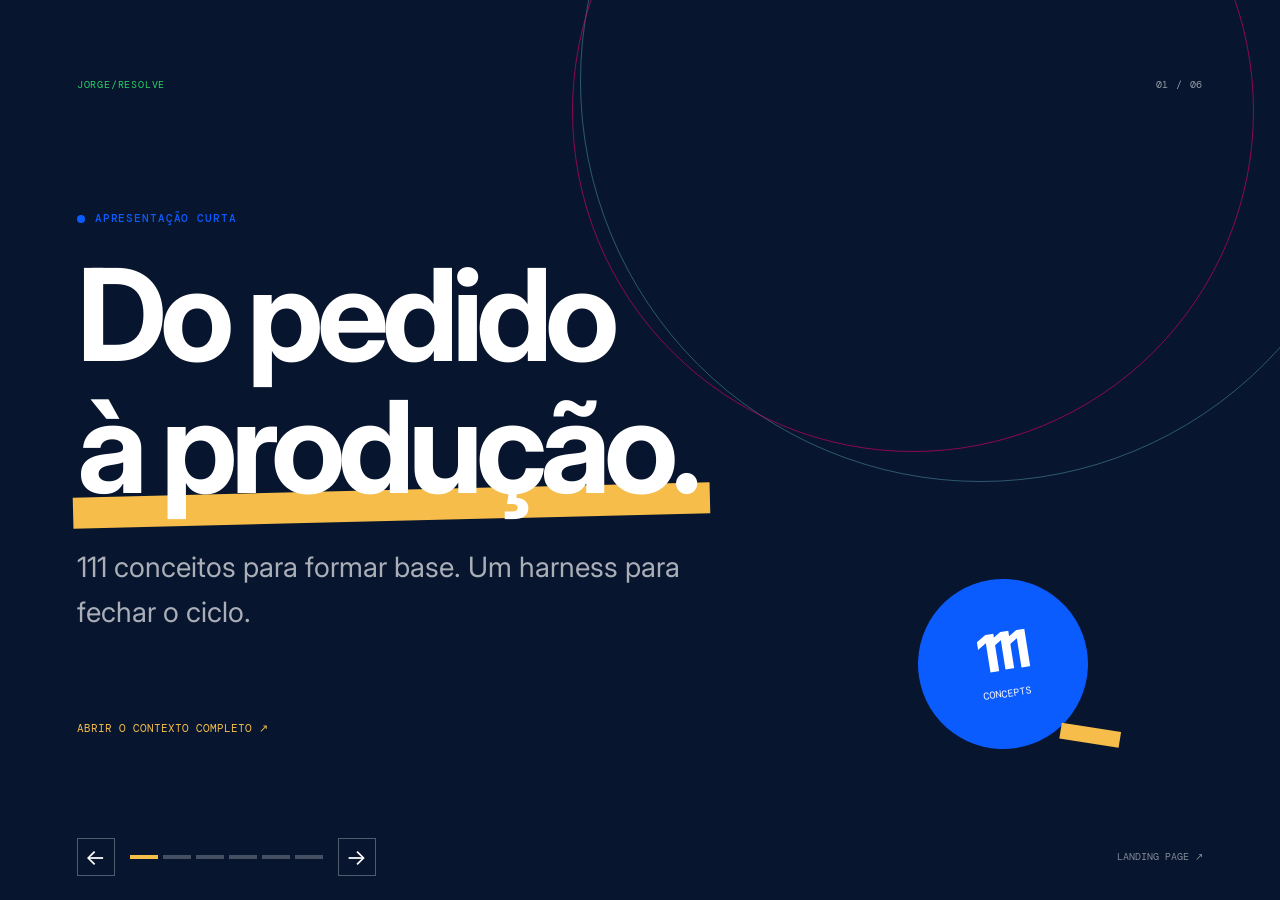
==== apresentacao.html @ 8cf13dfb "feat: add searchable guide and AI delivery harness" ====
<!doctype html>
<html lang="pt-BR">
  <head>
    <meta charset="utf-8" />
    <meta name="viewport" content="width=device-width, initial-scale=1" />
    <meta name="theme-color" content="#111a3c" />
    <title>Apresentação · Guia 111 + Harness IA</title>
    <link rel="stylesheet" href="assets/css/styles.css" />
  </head>
  <body class="deck-body">
    <main class="deck" id="deck" aria-live="polite">
      <section class="slide slide-cover is-active" data-slide="1">
        <div class="slide-rail"><span>JORGE<span>/</span>RESOLVE</span><span>01 / 06</span></div>
        <div class="slide-cover-copy"><p class="eyebrow"><span class="eyebrow-dot"></span> apresentação curta</p><h1>Do pedido<br /><span class="ink-highlight">à produção.</span></h1><p>111 conceitos para formar base. Um harness para fechar o ciclo.</p></div>
        <a class="slide-deep-link" href="index.html#method">abrir o contexto completo ↗</a>
        <div class="slide-glyph" aria-hidden="true"><span>111</span><small>concepts</small><i></i></div>
      </section>
      <section class="slide" data-slide="2">
        <div class="slide-rail"><span>BASE TÉCNICA</span><span>02 / 06</span></div>
        <div class="slide-body"><p class="section-kicker">um mapa de consulta</p><h2>Os 111 conceitos organizam o terreno.</h2><p class="slide-lede">Requisições, dados, escala, observabilidade, segurança, rede, infraestrutura e operação. A trilha começa com o que sustenta uma aplicação pequena e cresce quando o problema realmente aparece.</p><div class="slide-stat-row"><div><strong>06</strong><span>blocos</span></div><div><strong>111</strong><span>entradas pesquisáveis</span></div><div><strong>52</strong><span>referências</span></div></div></div>
        <a class="slide-deep-link" href="index.html#library">abrir a biblioteca ↗</a>
      </section>
      <section class="slide" data-slide="3">
        <div class="slide-rail"><span>ARQUITETURA</span><span>03 / 06</span></div>
        <div class="slide-body"><p class="section-kicker">decisão antes da complexidade</p><h2>Patterns, Clean Code e domínio dão nome às escolhas.</h2><div class="slide-columns"><div><b>Gangue dos Quatro</b><span>padrões para reconhecer soluções recorrentes e trade-offs.</span></div><div><b>Clean Code</b><span>nomes, funções, testes e dependências que reduzem custo de mudança.</span></div><div><b>Clean Architecture</b><span>fronteiras que protegem a regra de negócio dos detalhes.</span></div></div></div>
        <a class="slide-deep-link" href="index.html#architecture">abrir arquitetura e qualidade ↗</a>
      </section>
      <section class="slide" data-slide="4">
        <div class="slide-rail"><span>ISSUE ENRIQUECIDA</span><span>04 / 06</span></div>
        <div class="slide-body"><p class="section-kicker">o contexto é parte do código</p><h2>Uma issue boa já contém o começo da solução.</h2><div class="slide-issue"><span>01</span><div><b>demanda do PO</b><em>qual problema precisa deixar de existir?</em></div><span>02</span><div><b>business specification</b><em>regras, cenários e critérios de aceite</em></div><span>03</span><div><b>technical specification</b><em>contratos, dados, testes, riscos e observabilidade</em></div><span>04</span><div><b>cognitive effort</b><em>small · medium · large</em></div></div></div>
        <a class="slide-deep-link" href="index.html#workflow-issue">abrir o começo do ciclo ↗</a>
      </section>
      <section class="slide" data-slide="5">
        <div class="slide-rail"><span>ROUTING DE IA</span><span>05 / 06</span></div>
        <div class="slide-body"><p class="section-kicker">o modelo é uma escolha operacional</p><h2>Troque a IA. Preserve o contrato.</h2><p class="slide-lede">Codex, Claude Code, Cloud Code, DeepSeek, OpenRouter ou outra LLM podem assumir partes diferentes do trabalho. A issue leva junto a intenção, as especificações, os testes e os limites.</p><div class="model-line"><span>small</span><i></i><span>medium</span><i></i><span>large</span><strong>→</strong><span>modelo adequado</span></div></div>
        <a class="slide-deep-link" href="index.html#model-routing">abrir o routing de IA ↗</a>
      </section>
      <section class="slide" data-slide="6">
        <div class="slide-rail"><span>CICLO QUE FECHA</span><span>06 / 06</span></div>
        <div class="slide-body"><p class="section-kicker">da branch à produção</p><h2>Pipeline verde, homologação, QA, PO, release.</h2><div class="mini-flow"><span>issue</span><span>specs</span><span>IA</span><span>pipeline</span><span>homolog</span><span>QA</span><span>MR</span><span>produção</span></div><p class="slide-lede">A branch homolog concentra a validação funcional. O PO aprova o merge request. Só então a mudança segue para produção com observabilidade e rollback disponíveis.</p></div>
        <a class="slide-deep-link" href="index.html#workflow-production">abrir o ciclo completo ↗</a>
      </section>
    </main>
    <div class="deck-controls"><button id="prev-slide" type="button" aria-label="Slide anterior">←</button><div class="deck-progress" id="deck-progress"></div><button id="next-slide" type="button" aria-label="Próximo slide">→</button><a href="index.html" class="deck-home">landing page ↗</a></div>
    <script type="module" src="assets/js/presentation.js"></script>
  </body>
</html>
---- assets/css/styles.css ----
@import url('https://fonts.googleapis.com/css2?family=DM+Mono:wght@400;500&family=Inter:wght@400;500;600;700;800;900&display=swap');

:root {
  --ink: #07152e;
  --ink-soft: #162033;
  --muted: #5a6a82;
  --paper: #f7f9fc;
  --white: #fff;
  --line: #dce4ef;
  --line-dark: #bdc9d8;
  --magenta: #0b5cff;
  --magenta-soft: #e7efff;
  --cyan: #25d366;
  --lime: #f6bd4a;
  --yellow: #ff6b4a;
  --navy: #07152e;
  --mono: 'DM Mono', ui-monospace, SFMono-Regular, Menlo, monospace;
  --sans: 'Inter', ui-sans-serif, system-ui, -apple-system, BlinkMacSystemFont, 'Segoe UI', sans-serif;
  --radius: 18px;
  --shadow: 0 20px 70px rgba(17, 26, 60, .08);
}

* { box-sizing: border-box; }
html { scroll-behavior: smooth; }
body { margin: 0; color: var(--ink); background: var(--paper); font-family: var(--sans); font-size: 16px; line-height: 1.6; }
body::selection { background: var(--magenta); color: var(--white); }
a { color: inherit; text-decoration: none; }
button, input, select { font: inherit; }
button, a { -webkit-tap-highlight-color: transparent; }
.site-shell { overflow: hidden; }
.section-pad { padding-left: clamp(24px, 6vw, 96px); padding-right: clamp(24px, 6vw, 96px); }

.topbar { align-items: center; display: flex; justify-content: space-between; max-width: 1440px; margin: 0 auto; padding: 24px clamp(24px, 6vw, 96px); position: relative; z-index: 2; }
.brand, .footer-brand { align-items: center; display: inline-flex; font-size: 11px; font-weight: 800; gap: 10px; letter-spacing: .12em; }
.brand-mark { align-items: center; background: var(--magenta); color: var(--white); display: inline-flex; font-family: var(--mono); font-size: 10px; font-weight: 500; height: 27px; justify-content: center; letter-spacing: -.05em; width: 27px; }
.brand-slash { color: var(--magenta); margin: 0 2px; }
.topnav, .footer-links { align-items: center; display: flex; gap: clamp(16px, 2vw, 32px); }
.topnav a, .footer-links a { color: var(--ink-soft); font-size: 12px; font-weight: 700; }
.topnav a:hover, .footer-links a:hover, .text-link:hover { color: var(--magenta); }
.nav-cta { border: 1px solid var(--line-dark); border-radius: 99px; padding: 9px 13px; }
.nav-cta:hover { border-color: var(--magenta); }

.hero { background: var(--paper); display: grid; grid-template-columns: minmax(0, 1.1fr) minmax(380px, .9fr); max-width: 1440px; margin: 0 auto; min-height: 640px; padding-top: clamp(60px, 10vw, 148px); position: relative; }
.hero-copy { max-width: 690px; position: relative; z-index: 1; }
.eyebrow, .section-kicker { color: var(--magenta); font-family: var(--mono); font-size: 11px; font-weight: 500; letter-spacing: .08em; margin: 0 0 22px; text-transform: uppercase; }
.eyebrow { align-items: center; display: flex; gap: 10px; }
.eyebrow-dot, .pulse { background: var(--magenta); border-radius: 50%; display: inline-block; height: 8px; width: 8px; }
.pulse { animation: pulse 1.8s infinite; box-shadow: 0 0 0 0 rgba(229, 0, 104, .4); margin-right: 10px; }
@keyframes pulse { 60% { box-shadow: 0 0 0 9px rgba(229, 0, 104, 0); } 100% { box-shadow: 0 0 0 0 rgba(229, 0, 104, 0); } }
h1, h2, h3, p { margin-top: 0; }
h1, h2, h3 { letter-spacing: -.055em; line-height: 1.03; }
h1 { font-size: clamp(54px, 8.5vw, 118px); margin-bottom: 28px; max-width: 820px; }
h2 { font-size: clamp(38px, 5vw, 68px); margin-bottom: 22px; max-width: 780px; }
h3 { font-size: 24px; }
.ink-highlight { position: relative; z-index: 0; white-space: nowrap; }
.ink-highlight::after { background: var(--lime); bottom: .03em; content: ''; height: .24em; left: -.03em; position: absolute; transform: rotate(-1.4deg); width: 103%; z-index: -1; }
.hero-lede { color: var(--ink-soft); font-size: clamp(18px, 2vw, 24px); line-height: 1.45; max-width: 590px; }
.hero-actions { align-items: center; display: flex; flex-wrap: wrap; gap: 12px; margin: 34px 0 22px; }
.button { align-items: center; border-radius: 999px; display: inline-flex; font-size: 13px; font-weight: 800; gap: 14px; justify-content: center; padding: 14px 20px; transition: transform .2s ease, box-shadow .2s ease, background .2s ease; }
.button:hover { transform: translateY(-2px); }
.button-primary { background: var(--ink); box-shadow: 0 10px 22px rgba(17, 26, 60, .15); color: var(--white); }
.button-primary:hover { background: var(--magenta); box-shadow: 0 12px 28px rgba(229, 0, 104, .2); }
.button-quiet { border: 1px solid var(--line-dark); color: var(--ink); }
.button-quiet:hover { border-color: var(--magenta); color: var(--magenta); }
.hero-note { color: var(--muted); font-size: 12px; max-width: 520px; }
.hero-visual { min-height: 480px; position: relative; }
.orbital { border: 1px solid var(--line-dark); border-radius: 50%; height: 390px; left: 50%; position: absolute; top: 42%; transform: translate(-50%, -50%) rotate(27deg); width: 390px; }
.orbital::before { border: 1px dashed rgba(17, 26, 60, .2); border-radius: 50%; content: ''; inset: 40px; position: absolute; }
.orbital-a { border-color: rgba(229, 0, 104, .45); transform: translate(-50%, -50%) rotate(27deg) scaleX(1.55); }
.orbital-b { border-color: rgba(114, 216, 231, .75); transform: translate(-50%, -50%) rotate(-27deg) scaleY(.62); }
.hero-node { background: rgba(255,255,255,.9); border: 1px solid var(--line); box-shadow: var(--shadow); display: flex; flex-direction: column; padding: 14px; position: absolute; width: 142px; z-index: 1; }
.hero-node small, .hero-node span, .hero-caption { color: var(--muted); font-family: var(--mono); font-size: 9px; letter-spacing: .05em; text-transform: uppercase; }
.hero-node strong { font-size: 18px; letter-spacing: -.04em; margin: 6px 0; }
.node-issue { left: 2%; top: 18%; }
.node-ai { right: 0; top: 5%; }
.node-prod { bottom: 9%; right: 8%; }
.hero-core { align-items: center; background: var(--ink); border-radius: 50%; color: var(--white); display: flex; flex-direction: column; height: 142px; justify-content: center; left: 50%; position: absolute; top: 42%; transform: translate(-50%, -50%); width: 142px; z-index: 2; }
.hero-core span { color: var(--lime); font-size: 52px; font-weight: 800; letter-spacing: -.08em; line-height: 1; }
.hero-core small { color: rgba(255,255,255,.65); font-family: var(--mono); font-size: 9px; margin-top: 8px; text-transform: uppercase; }
.hero-caption { bottom: 2%; left: 10%; line-height: 1.7; position: absolute; }
.hero-caption span { color: var(--magenta); }
.hero-metrics { border-top: 1px solid var(--line); display: grid; grid-column: 1 / -1; grid-template-columns: repeat(3, 1fr); margin-top: 24px; padding: 24px 0 0; }
.hero-metrics div { display: flex; flex-direction: column; }
.hero-metrics strong { font-size: 30px; letter-spacing: -.06em; }
.hero-metrics span { color: var(--muted); font-family: var(--mono); font-size: 10px; text-transform: uppercase; }

.manifesto, .workflow-section, .routing-section, .architecture-section, .library-section, .references-section { border-top: 1px solid var(--line); max-width: 1440px; margin: 0 auto; padding-bottom: clamp(72px, 10vw, 150px); padding-top: clamp(72px, 10vw, 150px); }
.manifesto-grid, .section-heading { display: grid; gap: 40px; grid-template-columns: minmax(0, 1.1fr) minmax(290px, .9fr); }
.manifesto-grid h2 { font-size: clamp(42px, 5.6vw, 78px); max-width: 650px; }
.manifesto-copy { align-self: end; color: var(--ink-soft); font-size: 16px; max-width: 500px; }
.quote-line { border-left: 3px solid var(--magenta); display: flex; flex-direction: column; gap: 8px; margin-top: 38px; padding-left: 18px; }
.quote-line span { color: var(--ink); font-family: var(--mono); font-size: 11px; }
.quote-line em { color: var(--muted); font-size: 12px; font-style: normal; }
.section-heading { align-items: end; margin-bottom: 50px; }
.section-heading h2 { font-size: clamp(38px, 5.6vw, 72px); }
.section-heading > p { color: var(--ink-soft); max-width: 440px; }
.section-heading.compact { margin-bottom: 38px; }

.workflow-track { display: grid; grid-auto-flow: column; grid-auto-columns: minmax(210px, 1fr); overflow-x: auto; padding: 12px 0 20px; scrollbar-color: var(--magenta) transparent; }
.workflow-step { min-height: 244px; padding: 14px 20px 18px 0; position: relative; }
.workflow-step:not(:last-child)::after { background: var(--line-dark); content: ''; height: 1px; left: 0; position: absolute; right: 0; top: 42px; }
.workflow-step:not(:last-child)::before { background: var(--magenta); border: 4px solid var(--paper); border-radius: 50%; content: ''; height: 9px; position: absolute; right: -1px; top: 34px; width: 9px; z-index: 1; }
.workflow-step-head { align-items: center; display: flex; gap: 12px; position: relative; z-index: 2; }
.step-index { align-items: center; background: var(--magenta); color: var(--white); display: inline-flex; font-family: var(--mono); font-size: 10px; height: 28px; justify-content: center; width: 28px; }
.workflow-step h3 { font-size: 21px; margin: 46px 0 10px; }
.workflow-step p { color: var(--ink-soft); font-size: 13px; line-height: 1.5; max-width: 200px; }
.step-meta { color: var(--magenta); display: flex; flex-direction: column; font-family: var(--mono); font-size: 9px; gap: 5px; margin-top: 18px; text-transform: uppercase; }
.workflow-footnote { color: var(--muted); font-family: var(--mono); font-size: 10px; margin-top: 24px; text-transform: uppercase; }

.routing-section { background: var(--navy); color: var(--white); max-width: none; margin-left: calc(clamp(24px, 6vw, 96px) * -1); margin-right: calc(clamp(24px, 6vw, 96px) * -1); padding-left: clamp(24px, 6vw, 96px); padding-right: clamp(24px, 6vw, 96px); }
.routing-section .section-heading > p { color: rgba(255,255,255,.62); }
.routing-section .section-kicker { color: var(--cyan); }
.effort-grid { display: grid; gap: 12px; grid-template-columns: repeat(3, 1fr); margin-bottom: 32px; }
.effort-card { border: 1px solid rgba(255,255,255,.18); min-height: 190px; padding: 24px; }
.effort-card:nth-child(1) { background: rgba(199,234,117,.08); border-color: rgba(199,234,117,.5); }
.effort-card:nth-child(2) { background: rgba(114,216,231,.08); border-color: rgba(114,216,231,.5); }
.effort-card:nth-child(3) { background: rgba(229,0,104,.1); border-color: rgba(229,0,104,.55); }
.effort-card small { color: var(--cyan); font-family: var(--mono); font-size: 10px; text-transform: uppercase; }
.effort-card h3 { color: var(--white); font-size: 23px; margin: 30px 0 10px; }
.effort-card p { color: rgba(255,255,255,.65); font-size: 13px; margin-bottom: 20px; }
.effort-route { color: var(--lime); font-family: var(--mono); font-size: 10px; }
.model-strip { align-items: center; border-top: 1px solid rgba(255,255,255,.18); display: flex; flex-wrap: wrap; gap: 10px; padding-top: 20px; }
.model-strip::before { color: rgba(255,255,255,.45); content: 'compatível com'; font-family: var(--mono); font-size: 10px; margin-right: 6px; text-transform: uppercase; }
.model-chip { border: 1px solid rgba(255,255,255,.2); color: rgba(255,255,255,.82); font-family: var(--mono); font-size: 11px; padding: 9px 12px; }

.architecture-grid { display: grid; gap: 12px; grid-template-columns: repeat(4, 1fr); }
.architecture-card { background: var(--white); border-top: 4px solid var(--ink); box-shadow: var(--shadow); display: flex; flex-direction: column; min-height: 290px; padding: 24px; }
.architecture-card:nth-child(2) { border-color: var(--magenta); }
.architecture-card:nth-child(3) { border-color: var(--cyan); }
.architecture-card:nth-child(4) { border-color: var(--lime); }
.architecture-card .section-kicker { font-size: 10px; margin-bottom: 40px; }
.architecture-card h3 { font-size: 25px; margin-bottom: 14px; }
.architecture-card p { color: var(--ink-soft); font-size: 13px; margin-bottom: 25px; }
.card-refs { color: var(--magenta); display: flex; flex-wrap: wrap; font-family: var(--mono); font-size: 10px; gap: 9px; margin-top: auto; }
.agile-callout { align-items: center; background: var(--lime); display: grid; gap: 26px; grid-template-columns: 110px 1fr auto; margin-top: 52px; padding: 26px 30px; }
.callout-index { color: var(--ink); font-family: var(--mono); font-size: 11px; line-height: 1.35; }
.agile-callout h3 { font-size: 24px; margin-bottom: 8px; }
.agile-callout p { color: var(--ink-soft); font-size: 13px; margin-bottom: 0; }
.text-link { color: var(--ink); font-family: var(--mono); font-size: 10px; font-weight: 500; text-transform: uppercase; white-space: nowrap; }

.library-section { padding-bottom: 100px; }
.library-heading { margin-bottom: 40px; }
.library-toolbar { align-items: center; display: grid; gap: 12px; grid-template-columns: minmax(240px, 1fr) 170px 170px auto; margin-bottom: 36px; }
.search-box { align-items: center; background: var(--white); border: 1px solid var(--line-dark); display: flex; gap: 10px; padding: 0 13px; }
.search-box > span { color: var(--magenta); font-size: 25px; line-height: 1; }
.search-box input { background: transparent; border: 0; color: var(--ink); min-width: 0; outline: 0; padding: 14px 0; width: 100%; }
.search-box input::placeholder { color: var(--muted); }
kbd { border: 1px solid var(--line); color: var(--muted); font-family: var(--mono); font-size: 10px; padding: 3px 6px; }
.select-box { color: var(--muted); display: flex; flex-direction: column; font-family: var(--mono); font-size: 9px; gap: 3px; text-transform: uppercase; }
.select-box select { background: var(--white); border: 1px solid var(--line-dark); color: var(--ink); font-family: var(--sans); font-size: 12px; padding: 12px 10px; }
.result-count { color: var(--magenta); font-family: var(--mono); font-size: 10px; justify-self: end; text-transform: uppercase; }
.concept-list { display: grid; gap: 12px; }
.concept-card { background: var(--white); border: 1px solid var(--line); display: grid; grid-template-columns: 78px minmax(190px, .65fr) minmax(200px, 1fr) minmax(170px, .65fr); padding: 26px 24px; scroll-margin-top: 24px; transition: border .2s ease, box-shadow .2s ease, opacity .2s ease; }
.concept-card:hover { border-color: var(--line-dark); box-shadow: var(--shadow); }
.concept-card.is-target { border-color: var(--magenta); box-shadow: 0 0 0 3px var(--magenta-soft); }
.concept-number { color: var(--magenta); font-family: var(--mono); font-size: 13px; padding-top: 4px; }
.concept-title { padding-right: 20px; }
.concept-title h3 { font-size: 25px; margin-bottom: 8px; }
.concept-gloss { color: var(--magenta); font-family: var(--mono); font-size: 10px; line-height: 1.4; margin: 0; }
.concept-source { color: var(--muted); font-size: 11px; margin-top: 16px; }
.level-pill { border: 1px solid var(--line-dark); color: var(--ink-soft); display: inline-block; font-family: var(--mono); font-size: 9px; margin-top: 14px; padding: 4px 6px; }
.level-pill[data-level="BASE"] { border-color: var(--lime); background: #f5fbdc; }
.level-pill[data-level="CRESCIMENTO"] { border-color: var(--cyan); background: #e9fbfd; }
.level-pill[data-level="AVANÇADO"] { border-color: #f0acd0; background: #fff1f8; }
.concept-copy { border-left: 1px solid var(--line); display: grid; gap: 15px; grid-template-columns: 1fr 1fr; padding: 2px 20px; }
.copy-block b { color: var(--muted); display: block; font-family: var(--mono); font-size: 9px; font-weight: 500; margin-bottom: 5px; text-transform: uppercase; }
.copy-block p { color: var(--ink-soft); font-size: 12px; line-height: 1.48; margin: 0; }
.concept-refs { border-left: 1px solid var(--line); padding-left: 20px; }
.concept-refs b { color: var(--muted); display: block; font-family: var(--mono); font-size: 9px; font-weight: 500; margin-bottom: 11px; text-transform: uppercase; }
.concept-refs ol { color: var(--ink-soft); font-size: 11px; margin: 0; padding-left: 18px; }
.concept-refs li { margin-bottom: 7px; }
.concept-refs a { text-decoration: underline; text-decoration-color: var(--line-dark); text-underline-offset: 2px; }
.concept-refs a:hover { color: var(--magenta); text-decoration-color: var(--magenta); }
.empty-state { background: var(--white); border: 1px dashed var(--line-dark); color: var(--muted); padding: 40px; text-align: center; }

.references-section { padding-bottom: 120px; }
.reference-list { columns: 2; column-gap: 52px; }
.reference-item { break-inside: avoid; border-bottom: 1px solid var(--line); display: grid; gap: 12px; grid-template-columns: 80px 1fr; padding: 16px 0; }
.reference-item:target { background: var(--magenta-soft); }
.reference-id { color: var(--magenta); font-family: var(--mono); font-size: 10px; text-transform: uppercase; }
.reference-item a { color: var(--ink-soft); font-size: 12px; }
.reference-item a:hover { color: var(--magenta); }

.footer { align-items: center; background: var(--ink); color: var(--white); display: flex; gap: 30px; justify-content: space-between; padding-bottom: 30px; padding-top: 30px; }
.footer .brand-mark { background: var(--lime); color: var(--ink); }
.footer p { color: rgba(255,255,255,.5); font-family: var(--mono); font-size: 10px; margin: 0; }
.footer-links a { color: rgba(255,255,255,.65); }

/* Presentation */
.deck-body { background: var(--navy); color: var(--white); min-height: 100vh; overflow: hidden; }
.deck { height: calc(100vh - 86px); min-height: 560px; position: relative; }
.slide { display: none; height: 100%; left: 0; padding: clamp(28px, 6vw, 84px); position: absolute; top: 0; width: 100%; }
.slide.is-active { display: block; }
.slide-rail { color: rgba(255,255,255,.58); display: flex; font-family: var(--mono); font-size: 10px; justify-content: space-between; letter-spacing: .08em; text-transform: uppercase; }
.slide-rail span:first-child { color: var(--cyan); }
.slide-cover::before { border: 1px solid rgba(114,216,231,.35); border-radius: 50%; content: ''; height: 65vw; max-height: 800px; max-width: 800px; position: absolute; right: -8vw; top: -25vw; width: 65vw; }
.slide-cover::after { border: 1px solid rgba(229,0,104,.6); border-radius: 50%; content: ''; height: 54vw; max-height: 680px; max-width: 680px; position: absolute; right: 2vw; top: -18vw; width: 54vw; }
.slide-cover-copy { max-width: 760px; padding-top: clamp(80px, 13vh, 150px); position: relative; z-index: 1; }
.slide h1 { color: var(--white); font-size: clamp(60px, 10vw, 144px); margin-bottom: 32px; }
.slide h2 { color: var(--white); font-size: clamp(42px, 6vw, 88px); max-width: 900px; }
.slide-cover-copy > p:last-child, .slide-lede { color: rgba(255,255,255,.66); font-size: clamp(18px, 2.2vw, 28px); max-width: 680px; }
.slide-deep-link { bottom: clamp(28px, 6vw, 84px); color: var(--lime); font-family: var(--mono); font-size: 11px; position: absolute; text-transform: uppercase; z-index: 2; }
.slide-glyph { align-items: center; background: var(--magenta); border-radius: 50%; bottom: 8%; color: var(--white); display: flex; flex-direction: column; height: 170px; justify-content: center; position: absolute; right: 15%; transform: rotate(-9deg); width: 170px; z-index: 2; }
.slide-glyph span { font-size: 52px; font-weight: 800; letter-spacing: -.1em; line-height: 1; }
.slide-glyph small { font-family: var(--mono); font-size: 10px; margin-top: 8px; text-transform: uppercase; }
.slide-glyph i { background: var(--lime); bottom: -7px; height: 16px; position: absolute; right: -20px; transform: rotate(18deg); width: 60px; }
.slide-body { max-width: 980px; padding-top: clamp(70px, 11vh, 130px); position: relative; z-index: 1; }
.slide-body .section-kicker { color: var(--cyan); }
.slide-stat-row { border-top: 1px solid rgba(255,255,255,.2); display: grid; grid-template-columns: repeat(3, 160px); margin-top: 70px; padding-top: 22px; }
.slide-stat-row div { display: flex; flex-direction: column; }
.slide-stat-row strong { color: var(--lime); font-size: 44px; letter-spacing: -.07em; }
.slide-stat-row span { color: rgba(255,255,255,.55); font-family: var(--mono); font-size: 10px; text-transform: uppercase; }
.slide-columns { border-top: 1px solid rgba(255,255,255,.2); display: grid; gap: 0; grid-template-columns: repeat(3, 1fr); margin-top: 60px; }
.slide-columns div { border-right: 1px solid rgba(255,255,255,.2); display: flex; flex-direction: column; gap: 12px; min-height: 150px; padding: 22px 22px 22px 0; }
.slide-columns div + div { padding-left: 22px; }
.slide-columns div:last-child { border-right: 0; }
.slide-columns b { color: var(--white); font-size: 20px; letter-spacing: -.04em; }
.slide-columns span, .slide-issue em { color: rgba(255,255,255,.58); font-size: 13px; line-height: 1.5; }
.slide-issue { align-items: center; border-top: 1px solid rgba(255,255,255,.2); display: grid; gap: 16px 20px; grid-template-columns: 30px 1fr 30px 1fr; margin-top: 52px; max-width: 800px; padding-top: 25px; }
.slide-issue > span { align-items: center; background: var(--magenta); display: flex; font-family: var(--mono); font-size: 10px; height: 27px; justify-content: center; width: 27px; }
.slide-issue div { display: flex; flex-direction: column; gap: 3px; }
.slide-issue b { font-family: var(--mono); font-size: 12px; font-weight: 500; text-transform: lowercase; }
.slide-issue em { font-size: 11px; font-style: normal; }
.model-line { align-items: center; color: var(--white); display: flex; flex-wrap: wrap; font-family: var(--mono); font-size: 13px; gap: 12px; margin-top: 64px; }
.model-line span { border: 1px solid rgba(255,255,255,.28); padding: 12px 15px; }
.model-line span:nth-of-type(1) { border-color: var(--lime); }
.model-line span:nth-of-type(2) { border-color: var(--cyan); }
.model-line span:nth-of-type(3) { border-color: var(--magenta); }
.model-line i { background: rgba(255,255,255,.35); height: 1px; width: 30px; }
.model-line strong { color: var(--lime); font-size: 24px; }
.mini-flow { align-items: center; display: flex; flex-wrap: wrap; gap: 9px; margin: 50px 0 30px; }
.mini-flow span { border: 1px solid rgba(255,255,255,.22); color: rgba(255,255,255,.78); font-family: var(--mono); font-size: 11px; padding: 10px 12px; }
.mini-flow span:nth-child(5) { border-color: var(--cyan); }
.mini-flow span:nth-child(7) { border-color: var(--magenta); }
.mini-flow span:nth-child(8) { background: var(--lime); border-color: var(--lime); color: var(--ink); }
.deck-controls { align-items: center; bottom: 0; display: flex; gap: 15px; height: 86px; padding: 0 clamp(28px, 6vw, 84px); position: fixed; width: 100%; z-index: 5; }
.deck-controls button { background: transparent; border: 1px solid rgba(255,255,255,.3); color: var(--white); cursor: pointer; font-size: 22px; height: 38px; width: 38px; }
.deck-controls button:hover { background: var(--magenta); border-color: var(--magenta); }
.deck-progress { display: flex; gap: 5px; }
.progress-dot { background: rgba(255,255,255,.25); height: 4px; width: 28px; }
.progress-dot.is-active { background: var(--lime); }
.deck-home { color: rgba(255,255,255,.5); font-family: var(--mono); font-size: 10px; margin-left: auto; text-transform: uppercase; }
.deck-home:hover { color: var(--lime); }
.not-found { margin: 15vh auto; max-width: 680px; padding: 24px; }

@media (max-width: 1000px) {
  .hero { grid-template-columns: 1fr; }
  .hero-visual { min-height: 420px; margin: 20px auto 0; max-width: 600px; width: 100%; }
  .architecture-grid { grid-template-columns: repeat(2, 1fr); }
  .concept-card { grid-template-columns: 60px minmax(160px, .75fr) minmax(240px, 1.25fr); }
  .concept-refs { border-left: 0; grid-column: 2 / -1; margin-top: 22px; padding-left: 0; }
  .concept-refs ol { display: flex; flex-wrap: wrap; gap: 0 28px; padding-left: 18px; }
  .concept-refs li { max-width: 45%; }
}
@media (max-width: 720px) {
  .topbar { align-items: flex-start; gap: 18px; }
  .topnav { flex-wrap: wrap; gap: 10px 16px; justify-content: flex-end; }
  .topnav a:nth-child(-n+3) { display: none; }
  .hero { min-height: 0; padding-top: 52px; }
  .hero-visual { min-height: 340px; transform: scale(.88); transform-origin: top center; width: 114%; }
  .hero-metrics { margin-top: -30px; }
  .manifesto-grid, .section-heading { grid-template-columns: 1fr; }
  .section-heading { gap: 12px; }
  .effort-grid, .architecture-grid { grid-template-columns: 1fr; }
  .effort-card { min-height: 0; }
  .agile-callout { align-items: start; grid-template-columns: 1fr; }
  .library-toolbar { grid-template-columns: 1fr 1fr; }
  .search-box { grid-column: 1 / -1; }
  .result-count { justify-self: start; }
  .concept-card { display: block; padding: 22px 20px; }
  .concept-number { float: left; margin-right: 14px; }
  .concept-title { padding-right: 0; }
  .concept-title h3 { font-size: 22px; }
  .concept-copy { border-left: 0; border-top: 1px solid var(--line); margin-top: 20px; padding: 18px 0 0; }
  .concept-refs { border-top: 1px solid var(--line); margin-top: 20px; padding-top: 18px; }
  .reference-list { columns: 1; }
  .footer { align-items: flex-start; flex-direction: column; }
  .footer-links { margin-top: 5px; }
  .slide { padding: 28px; }
  .slide-body { padding-top: 70px; }
  .slide-stat-row { grid-template-columns: repeat(3, 1fr); margin-top: 45px; }
  .slide-stat-row strong { font-size: 32px; }
  .slide-columns { grid-template-columns: 1fr; margin-top: 36px; }
  .slide-columns div, .slide-columns div + div { border-bottom: 1px solid rgba(255,255,255,.2); border-right: 0; min-height: 0; padding: 16px 0; }
  .slide-columns div:last-child { border-bottom: 0; }
  .slide-issue { gap: 10px 12px; grid-template-columns: 25px 1fr; margin-top: 30px; }
  .model-line { margin-top: 36px; }
  .model-line i { display: none; }
  .mini-flow { margin-top: 28px; }
  .slide-glyph { bottom: 16%; height: 118px; right: 10%; width: 118px; }
  .slide-glyph span { font-size: 38px; }
}
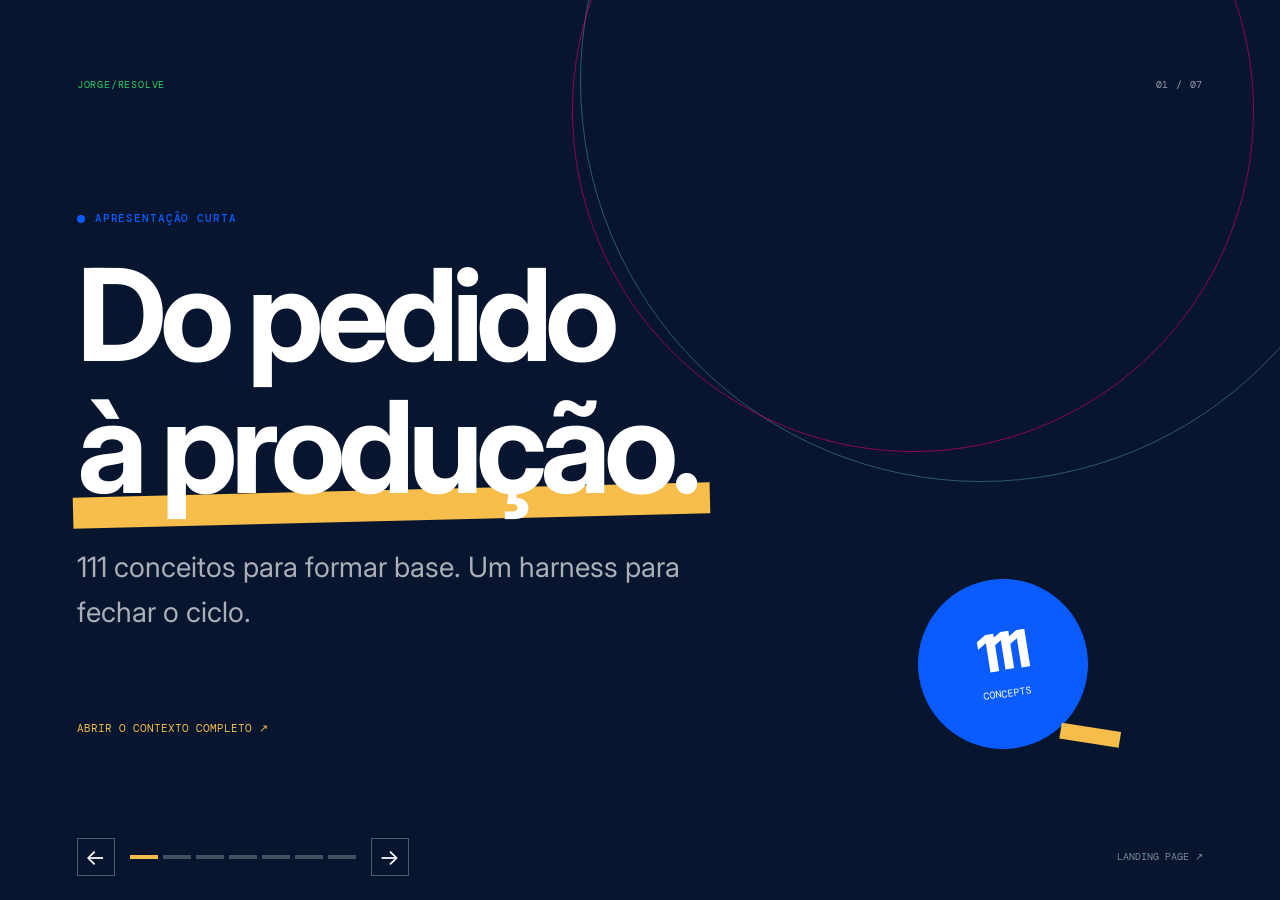
==== commit 359fb88e: "feat: add QA fallback and continuous improvement loop" ====
--- a/apresentacao.html
+++ b/apresentacao.html
@@ -10,35 +10,40 @@
   <body class="deck-body">
     <main class="deck" id="deck" aria-live="polite">
       <section class="slide slide-cover is-active" data-slide="1">
-        <div class="slide-rail"><span>JORGE<span>/</span>RESOLVE</span><span>01 / 06</span></div>
+        <div class="slide-rail"><span>JORGE<span>/</span>RESOLVE</span><span>01 / 07</span></div>
         <div class="slide-cover-copy"><p class="eyebrow"><span class="eyebrow-dot"></span> apresentação curta</p><h1>Do pedido<br /><span class="ink-highlight">à produção.</span></h1><p>111 conceitos para formar base. Um harness para fechar o ciclo.</p></div>
         <a class="slide-deep-link" href="index.html#method">abrir o contexto completo ↗</a>
         <div class="slide-glyph" aria-hidden="true"><span>111</span><small>concepts</small><i></i></div>
       </section>
       <section class="slide" data-slide="2">
-        <div class="slide-rail"><span>BASE TÉCNICA</span><span>02 / 06</span></div>
-        <div class="slide-body"><p class="section-kicker">um mapa de consulta</p><h2>Os 111 conceitos organizam o terreno.</h2><p class="slide-lede">Requisições, dados, escala, observabilidade, segurança, rede, infraestrutura e operação. A trilha começa com o que sustenta uma aplicação pequena e cresce quando o problema realmente aparece.</p><div class="slide-stat-row"><div><strong>06</strong><span>blocos</span></div><div><strong>111</strong><span>entradas pesquisáveis</span></div><div><strong>52</strong><span>referências</span></div></div></div>
+        <div class="slide-rail"><span>BASE TÉCNICA</span><span>02 / 07</span></div>
+        <div class="slide-body"><p class="section-kicker">um mapa de consulta</p><h2>Os 111 conceitos organizam o terreno.</h2><p class="slide-lede">Requisições, dados, escala, observabilidade, segurança, rede, infraestrutura e operação. A trilha começa com o que sustenta uma aplicação pequena e cresce quando o problema realmente aparece.</p><div class="slide-stat-row"><div><strong>06</strong><span>blocos</span></div><div><strong>111</strong><span>entradas pesquisáveis</span></div><div><strong>53</strong><span>referências</span></div></div></div>
         <a class="slide-deep-link" href="index.html#library">abrir a biblioteca ↗</a>
       </section>
       <section class="slide" data-slide="3">
-        <div class="slide-rail"><span>ARQUITETURA</span><span>03 / 06</span></div>
+        <div class="slide-rail"><span>ARQUITETURA</span><span>03 / 07</span></div>
         <div class="slide-body"><p class="section-kicker">decisão antes da complexidade</p><h2>Patterns, Clean Code e domínio dão nome às escolhas.</h2><div class="slide-columns"><div><b>Gangue dos Quatro</b><span>padrões para reconhecer soluções recorrentes e trade-offs.</span></div><div><b>Clean Code</b><span>nomes, funções, testes e dependências que reduzem custo de mudança.</span></div><div><b>Clean Architecture</b><span>fronteiras que protegem a regra de negócio dos detalhes.</span></div></div></div>
         <a class="slide-deep-link" href="index.html#architecture">abrir arquitetura e qualidade ↗</a>
       </section>
       <section class="slide" data-slide="4">
-        <div class="slide-rail"><span>ISSUE ENRIQUECIDA</span><span>04 / 06</span></div>
+        <div class="slide-rail"><span>ISSUE ENRIQUECIDA</span><span>04 / 07</span></div>
         <div class="slide-body"><p class="section-kicker">o contexto é parte do código</p><h2>Uma issue boa já contém o começo da solução.</h2><div class="slide-issue"><span>01</span><div><b>demanda do PO</b><em>qual problema precisa deixar de existir?</em></div><span>02</span><div><b>business specification</b><em>regras, cenários e critérios de aceite</em></div><span>03</span><div><b>technical specification</b><em>contratos, dados, testes, riscos e observabilidade</em></div><span>04</span><div><b>cognitive effort</b><em>small · medium · large</em></div></div></div>
         <a class="slide-deep-link" href="index.html#workflow-issue">abrir o começo do ciclo ↗</a>
       </section>
       <section class="slide" data-slide="5">
-        <div class="slide-rail"><span>ROUTING DE IA</span><span>05 / 06</span></div>
+        <div class="slide-rail"><span>ROUTING DE IA</span><span>05 / 07</span></div>
         <div class="slide-body"><p class="section-kicker">o modelo é uma escolha operacional</p><h2>Troque a IA. Preserve o contrato.</h2><p class="slide-lede">Codex, Claude Code, Cloud Code, DeepSeek, OpenRouter ou outra LLM podem assumir partes diferentes do trabalho. A issue leva junto a intenção, as especificações, os testes e os limites.</p><div class="model-line"><span>small</span><i></i><span>medium</span><i></i><span>large</span><strong>→</strong><span>modelo adequado</span></div></div>
         <a class="slide-deep-link" href="index.html#model-routing">abrir o routing de IA ↗</a>
       </section>
       <section class="slide" data-slide="6">
-        <div class="slide-rail"><span>CICLO QUE FECHA</span><span>06 / 06</span></div>
+        <div class="slide-rail"><span>CICLO QUE FECHA</span><span>06 / 07</span></div>
         <div class="slide-body"><p class="section-kicker">da branch à produção</p><h2>Pipeline verde, homologação, QA, PO, release.</h2><div class="mini-flow"><span>issue</span><span>specs</span><span>IA</span><span>pipeline</span><span>homolog</span><span>QA</span><span>MR</span><span>produção</span></div><p class="slide-lede">A branch homolog concentra a validação funcional. O PO aprova o merge request. Só então a mudança segue para produção com observabilidade e rollback disponíveis.</p></div>
         <a class="slide-deep-link" href="index.html#workflow-production">abrir o ciclo completo ↗</a>
+      </section>
+      <section class="slide" data-slide="7">
+        <div class="slide-rail"><span>MELHORIA CONTÍNUA</span><span>07 / 07</span></div>
+        <div class="slide-body"><p class="section-kicker">entrega + aprendizado</p><h2>QA pode reprovar. O processo sabe voltar.</h2><div class="slide-columns"><div><b>QA reprova</b><span>Comentário com falha e evidência bloqueia a promoção para main.</span></div><div><b>Spec v2</b><span>Business ou technical specification é corrigida e a trilha roda de novo.</span></div><div><b>Improvement report</b><span>Agentes analisam a issue antes do arquivamento e sugerem a próxima melhoria.</span></div></div><p class="slide-lede">Inputs bounded, testes proporcionais ao risco e memória da issue fazem o harness aprender sem interromper a entrega.</p></div>
+        <a class="slide-deep-link" href="index.html#continuous-improvement">abrir o relatório de melhoria ↗</a>
       </section>
     </main>
     <div class="deck-controls"><button id="prev-slide" type="button" aria-label="Slide anterior">←</button><div class="deck-progress" id="deck-progress"></div><button id="next-slide" type="button" aria-label="Próximo slide">→</button><a href="index.html" class="deck-home">landing page ↗</a></div>
--- a/assets/css/styles.css
+++ b/assets/css/styles.css
@@ -180,6 +180,81 @@
 .reference-id { color: var(--magenta); font-family: var(--mono); font-size: 10px; text-transform: uppercase; }
 .reference-item a { color: var(--ink-soft); font-size: 12px; }
 .reference-item a:hover { color: var(--magenta); }
+
+.workflow-loop-grid { display: grid; gap: 12px; grid-template-columns: minmax(0, 1fr) minmax(0, 1fr); margin-top: 52px; }
+.fallback-panel, .issue-ledger-panel { padding: 28px; }
+.fallback-panel { background: #fff0eb; border: 1px solid #ffb09e; border-left: 6px solid var(--yellow); }
+.issue-ledger-panel { background: var(--white); border: 1px solid var(--line); }
+.branch-label { color: var(--muted); font-family: var(--mono); font-size: 9px; letter-spacing: .06em; text-transform: uppercase; }
+.fallback-panel .branch-label { color: #d14c2f; }
+.fallback-panel h3, .issue-ledger-panel h3 { font-size: 28px; margin: 24px 0 12px; }
+.fallback-panel p, .issue-ledger-panel > p { color: var(--ink-soft); font-size: 13px; max-width: 490px; }
+.fallback-panel code { background: rgba(255,255,255,.7); color: #b43820; font-family: var(--mono); font-size: 11px; padding: 2px 5px; }
+.fallback-path { align-items: center; display: flex; flex-wrap: wrap; gap: 7px; margin: 30px 0 24px; }
+.fallback-path span { background: var(--white); border: 1px solid #ffb09e; color: #9b351f; font-family: var(--mono); font-size: 10px; padding: 8px 10px; text-transform: uppercase; }
+.fallback-path i { color: #d14c2f; font-family: var(--mono); font-size: 9px; font-style: normal; }
+.issue-ledger { border-top: 1px solid var(--line); margin-top: 20px; max-height: 230px; overflow-y: auto; }
+.ledger-row { border-bottom: 1px solid var(--line); display: grid; gap: 12px; grid-template-columns: 25px 1fr; padding: 12px 0; }
+.ledger-index { color: var(--magenta); font-family: var(--mono); font-size: 10px; }
+.ledger-row b { color: var(--ink); font-family: var(--mono); font-size: 9px; font-weight: 500; text-transform: uppercase; }
+.ledger-row p { color: var(--ink-soft); font-size: 11px; line-height: 1.4; margin: 3px 0 0; }
+
+.continuous-section { background: #edf8f5; max-width: none; margin-left: calc(clamp(24px, 6vw, 96px) * -1); margin-right: calc(clamp(24px, 6vw, 96px) * -1); padding-left: clamp(24px, 6vw, 96px); padding-right: clamp(24px, 6vw, 96px); }
+.improvement-grid { display: grid; gap: 12px; grid-template-columns: repeat(4, 1fr); }
+.improvement-card { background: var(--white); border-top: 4px solid var(--cyan); box-shadow: var(--shadow); min-height: 250px; padding: 22px; }
+.improvement-card:nth-child(2) { border-color: var(--magenta); }
+.improvement-card:nth-child(3) { border-color: var(--lime); }
+.improvement-card:nth-child(4) { border-color: var(--yellow); }
+.agent-number { color: var(--cyan); font-family: var(--mono); font-size: 11px; }
+.improvement-card h3 { font-size: 22px; margin: 40px 0 12px; }
+.improvement-card p { color: var(--ink-soft); font-size: 12px; line-height: 1.5; }
+.improvement-output { color: var(--magenta); display: block; font-family: var(--mono); font-size: 10px; line-height: 1.4; margin-top: 20px; }
+.report-preview { align-items: center; background: var(--ink); color: var(--white); display: grid; gap: 28px; grid-template-columns: .8fr 1.2fr; margin-top: 12px; padding: 28px; }
+.report-preview h3 { font-size: 26px; margin: 20px 0 8px; }
+.report-preview p { color: rgba(255,255,255,.64); font-size: 12px; margin-bottom: 0; max-width: 480px; }
+.report-preview .branch-label { color: var(--lime); }
+.report-fields { border-left: 1px solid rgba(255,255,255,.2); display: grid; gap: 12px; padding-left: 28px; }
+.report-fields span { color: rgba(255,255,255,.65); font-family: var(--mono); font-size: 10px; }
+.report-fields b { color: var(--lime); font-weight: 500; margin-right: 7px; text-transform: uppercase; }
+
+.harness-section { background: var(--paper); }
+.artifact-grid { display: grid; gap: 12px; grid-template-columns: repeat(4, 1fr); }
+.artifact-card { background: var(--white); border: 1px solid var(--line); min-height: 355px; padding: 20px; }
+.artifact-head, .code-toolbar { align-items: center; display: flex; justify-content: space-between; }
+.artifact-card h3 { font-size: 22px; margin: 32px 0 10px; }
+.artifact-card > p { color: var(--ink-soft); font-size: 12px; min-height: 56px; }
+.artifact-card pre, .application-code pre { background: var(--navy); color: rgba(255,255,255,.82); font-family: var(--mono); font-size: 10px; line-height: 1.6; margin: 18px 0 0; overflow-x: auto; padding: 15px; white-space: pre-wrap; }
+.copy-button { background: transparent; border: 1px solid var(--line-dark); color: var(--magenta); cursor: pointer; font-family: var(--mono); font-size: 9px; padding: 6px 8px; text-transform: uppercase; }
+.copy-button:hover, .copy-button.is-copied { background: var(--magenta); border-color: var(--magenta); color: var(--white); }
+
+.didactic-section { display: grid; gap: clamp(36px, 6vw, 90px); grid-template-columns: minmax(0, .85fr) minmax(360px, 1.15fr); }
+.didactic-copy h2 { font-size: clamp(38px, 5.2vw, 66px); }
+.didactic-copy p { color: var(--ink-soft); font-size: 14px; max-width: 510px; }
+.didactic-copy .text-link { display: inline-block; margin-top: 24px; }
+.didactic-steps { border-top: 1px solid var(--line); }
+.didactic-step { align-items: start; border-bottom: 1px solid var(--line); display: grid; gap: 18px; grid-template-columns: 40px 1fr; padding: 16px 0; }
+.didactic-step > span { color: var(--magenta); font-family: var(--mono); font-size: 10px; }
+.didactic-step b { font-size: 17px; }
+.didactic-step p { color: var(--muted); font-size: 12px; margin: 4px 0 0; }
+
+.concept-application { border-top: 1px solid var(--line); grid-column: 2 / -1; margin-top: 22px; }
+.concept-application summary { align-items: center; color: var(--magenta); cursor: pointer; display: flex; font-family: var(--mono); font-size: 10px; justify-content: space-between; list-style: none; padding: 14px 0; text-transform: uppercase; }
+.concept-application summary::-webkit-details-marker { display: none; }
+.concept-application summary::before { content: '+'; font-size: 18px; margin-right: 9px; }
+.concept-application[open] summary::before { content: '−'; }
+.concept-application summary small { color: var(--muted); font-size: 9px; text-transform: none; }
+.application-grid { display: grid; gap: 18px; grid-template-columns: minmax(0, 1fr) minmax(260px, 1fr); padding: 4px 0 14px; }
+.application-copy { display: grid; gap: 12px; }
+.application-copy .copy-block p { font-size: 11px; }
+.application-code { min-width: 0; }
+.code-toolbar { color: var(--muted); font-family: var(--mono); font-size: 9px; text-transform: uppercase; }
+.application-code pre { margin-top: 9px; max-height: 260px; }
+.application-steps, .application-related { border-top: 1px solid var(--line); padding-top: 14px; }
+.application-steps b, .application-related b { color: var(--muted); font-family: var(--mono); font-size: 9px; font-weight: 500; text-transform: uppercase; }
+.application-steps ol { color: var(--ink-soft); font-size: 11px; margin: 10px 0 0; padding-left: 18px; }
+.application-steps li { margin-bottom: 7px; }
+.application-related p { color: var(--magenta); font-family: var(--mono); font-size: 10px; margin: 10px 0 0; }
+.application-related a:hover { text-decoration: underline; }
 
 .footer { align-items: center; background: var(--ink); color: var(--white); display: flex; gap: 30px; justify-content: space-between; padding-bottom: 30px; padding-top: 30px; }
 .footer .brand-mark { background: var(--lime); color: var(--ink); }
@@ -247,6 +322,9 @@
   .hero { grid-template-columns: 1fr; }
   .hero-visual { min-height: 420px; margin: 20px auto 0; max-width: 600px; width: 100%; }
   .architecture-grid { grid-template-columns: repeat(2, 1fr); }
+  .improvement-grid, .artifact-grid { grid-template-columns: repeat(2, 1fr); }
+  .report-preview { grid-template-columns: 1fr; }
+  .report-fields { border-left: 0; border-top: 1px solid rgba(255,255,255,.2); padding-left: 0; padding-top: 20px; }
   .concept-card { grid-template-columns: 60px minmax(160px, .75fr) minmax(240px, 1.25fr); }
   .concept-refs { border-left: 0; grid-column: 2 / -1; margin-top: 22px; padding-left: 0; }
   .concept-refs ol { display: flex; flex-wrap: wrap; gap: 0 28px; padding-left: 18px; }
@@ -262,6 +340,8 @@
   .manifesto-grid, .section-heading { grid-template-columns: 1fr; }
   .section-heading { gap: 12px; }
   .effort-grid, .architecture-grid { grid-template-columns: 1fr; }
+  .workflow-loop-grid, .didactic-section { grid-template-columns: 1fr; }
+  .improvement-grid, .artifact-grid { grid-template-columns: 1fr; }
   .effort-card { min-height: 0; }
   .agile-callout { align-items: start; grid-template-columns: 1fr; }
   .library-toolbar { grid-template-columns: 1fr 1fr; }
@@ -272,6 +352,8 @@
   .concept-title { padding-right: 0; }
   .concept-title h3 { font-size: 22px; }
   .concept-copy { border-left: 0; border-top: 1px solid var(--line); margin-top: 20px; padding: 18px 0 0; }
+  .concept-application { grid-column: 1; }
+  .application-grid { grid-template-columns: 1fr; }
   .concept-refs { border-top: 1px solid var(--line); margin-top: 20px; padding-top: 18px; }
   .reference-list { columns: 1; }
   .footer { align-items: flex-start; flex-direction: column; }
